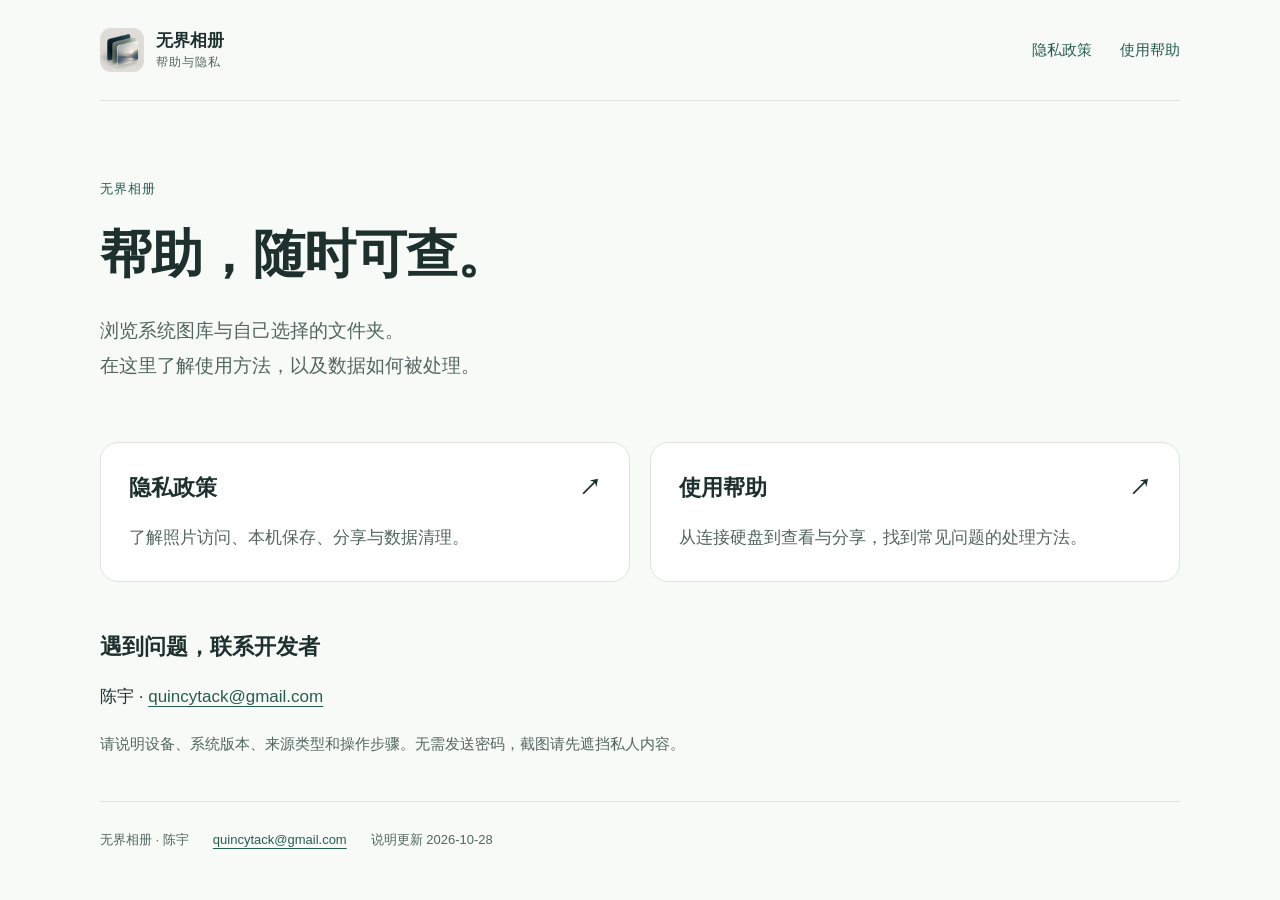
==== index.html @ c0c4c89c "Publish public privacy policy and support pages 做了什么 发布6个公开静态文件：3个HTML页面、样式、品牌图标和.nojekyll。  为什么 提供无" ====
<!doctype html>
<html lang="zh-CN"><head><meta charset="utf-8"><meta name="viewport" content="width=device-width, initial-scale=1">
<meta name="color-scheme" content="light dark"><meta name="description" content="无界相册的使用帮助、隐私政策与开发者联系方式。">
<title>帮助与隐私 · 无界相册</title><link rel="stylesheet" href="style.css"><link rel="icon" href="icon.png"></head>
<body><a class="skip" href="#main">跳到正文</a><header><a class="brand" href="index.html"><img src="icon.png" alt="" width="44" height="44"><span>无界相册<small>帮助与隐私</small></span></a><nav aria-label="主导航"><a href="privacy.html">隐私政策</a><a href="support.html">使用帮助</a></nav></header>
<main id="main"><section class="intro"><p class="eyebrow">无界相册</p><h1>帮助，随时可查。</h1><p class="lede">浏览系统图库与自己选择的文件夹。<br>在这里了解使用方法，以及数据如何被处理。</p></section><div class="entries"><a class="entry" href="privacy.html"><h2>隐私政策 <span aria-hidden="true">↗</span></h2><p>了解照片访问、本机保存、分享与数据清理。</p></a><a class="entry" href="support.html"><h2>使用帮助 <span aria-hidden="true">↗</span></h2><p>从连接硬盘到查看与分享，找到常见问题的处理方法。</p></a></div><section class="contact"><h2>遇到问题，联系开发者</h2><p>陈宇 · <a href="mailto:quincytack@gmail.com">quincytack@gmail.com</a></p><p>请说明设备、系统版本、来源类型和操作步骤。无需发送密码，截图请先遮挡私人内容。</p></section></main><footer><span>无界相册 · 陈宇</span><a href="mailto:quincytack@gmail.com">quincytack@gmail.com</a><span>说明更新 2026-10-28</span></footer></body></html>
---- style.css ----
:root { color-scheme:light dark; --page:#f8faf8; --surface:#fff; --ink:#1d302e; --muted:#536560; --line:#dce4df; --accent:#275d51; }
* { box-sizing:border-box; }
html { scroll-padding-top:24px; }
body { margin:0; background:var(--page); color:var(--ink); font:17px/1.85 -apple-system,BlinkMacSystemFont,"Segoe UI","PingFang SC",sans-serif; }
a { color:var(--accent); text-underline-offset:4px; overflow-wrap:anywhere; }
a:focus-visible { outline:3px solid var(--accent); outline-offset:5px; border-radius:4px; }
header, main, footer { width:min(1080px,calc(100% - 48px)); margin:auto; }
header { display:flex; align-items:center; justify-content:space-between; gap:28px; padding:28px 0; border-bottom:1px solid var(--line); }
.brand { display:flex; align-items:center; gap:12px; color:var(--ink); text-decoration:none; font-weight:650; line-height:1.45; }
.brand img { border-radius:11px; }
.brand small { display:block; color:var(--muted); font-size:12px; font-weight:400; letter-spacing:1px; }
nav { display:flex; gap:28px; font-size:15px; }
nav a { text-decoration:none; }
nav a[aria-current] { text-decoration:underline; text-decoration-thickness:2px; }
h1,h2,p { margin-top:0; }
h1 { font-size:clamp(32px,5vw,52px); line-height:1.3; letter-spacing:-1px; margin-bottom:24px; }
h2 { font-size:22px; line-height:1.5; margin-bottom:18px; }
.intro { padding:76px 0 40px; }
.eyebrow { font-size:13px; color:var(--accent); letter-spacing:1px; margin-bottom:20px; }
.lede { max-width:780px; color:var(--muted); font-size:19px; }
.entries { display:grid; grid-template-columns:1fr 1fr; gap:20px; }
.entry { display:block; padding:28px; background:var(--surface); border:1px solid var(--line); border-radius:18px; text-decoration:none; color:var(--ink); }
.entry h2 { display:flex; justify-content:space-between; }
.entry p { color:var(--muted); margin-bottom:0; }
.entry:hover { border-color:var(--accent); }
.contact { padding:48px 0 28px; max-width:720px; }
.contact p:last-child { color:var(--muted); font-size:15px; }
.document-heading { padding:60px 0 34px; }
.document-heading h1 { margin-bottom:12px; }
.updated { color:var(--muted); font-size:14px; margin-bottom:24px; }
.document-layout { display:grid; grid-template-columns:230px minmax(0,720px); gap:64px; padding-bottom:48px; }
aside { align-self:start; border-top:1px solid var(--line); padding-top:20px; }
aside a { display:block; padding:7px 0; font-size:14px; text-decoration:none; }
article section { margin-bottom:38px; }
article p { margin-bottom:16px; overflow-wrap:anywhere; }
footer { border-top:1px solid var(--line); padding:26px 0 40px; display:flex; flex-wrap:wrap; gap:10px 24px; color:var(--muted); font-size:13px; }
.skip { position:absolute; left:24px; top:-80px; background:var(--surface); padding:8px 16px; z-index:2; }
.skip:focus { top:8px; }
@media (max-width:760px) { .document-layout { display:block; } aside { margin-bottom:36px; display:flex; flex-wrap:wrap; gap:2px 18px; } .entries { grid-template-columns:1fr; } .intro { padding-top:48px; } }
@media (max-width:480px) { header,main,footer { width:calc(100% - 36px); } header { align-items:flex-start; gap:20px; flex-direction:column; } nav { gap:24px; } .document-heading { padding-top:40px; } .lede { font-size:17px; } h2 { font-size:20px; } }
@media (prefers-color-scheme:dark) { :root { --page:#131d1b; --surface:#1c2825; --ink:#e4ebe7; --muted:#b4c5bd; --line:#3b4e46; --accent:#a1d3bf; } }
@media print { aside,nav,.skip { display:none; } body { color:#000; background:#fff; font-size:11pt; } .document-layout { display:block; } header,main,footer { width:100%; } article section { break-inside:avoid; } a { color:inherit; } }
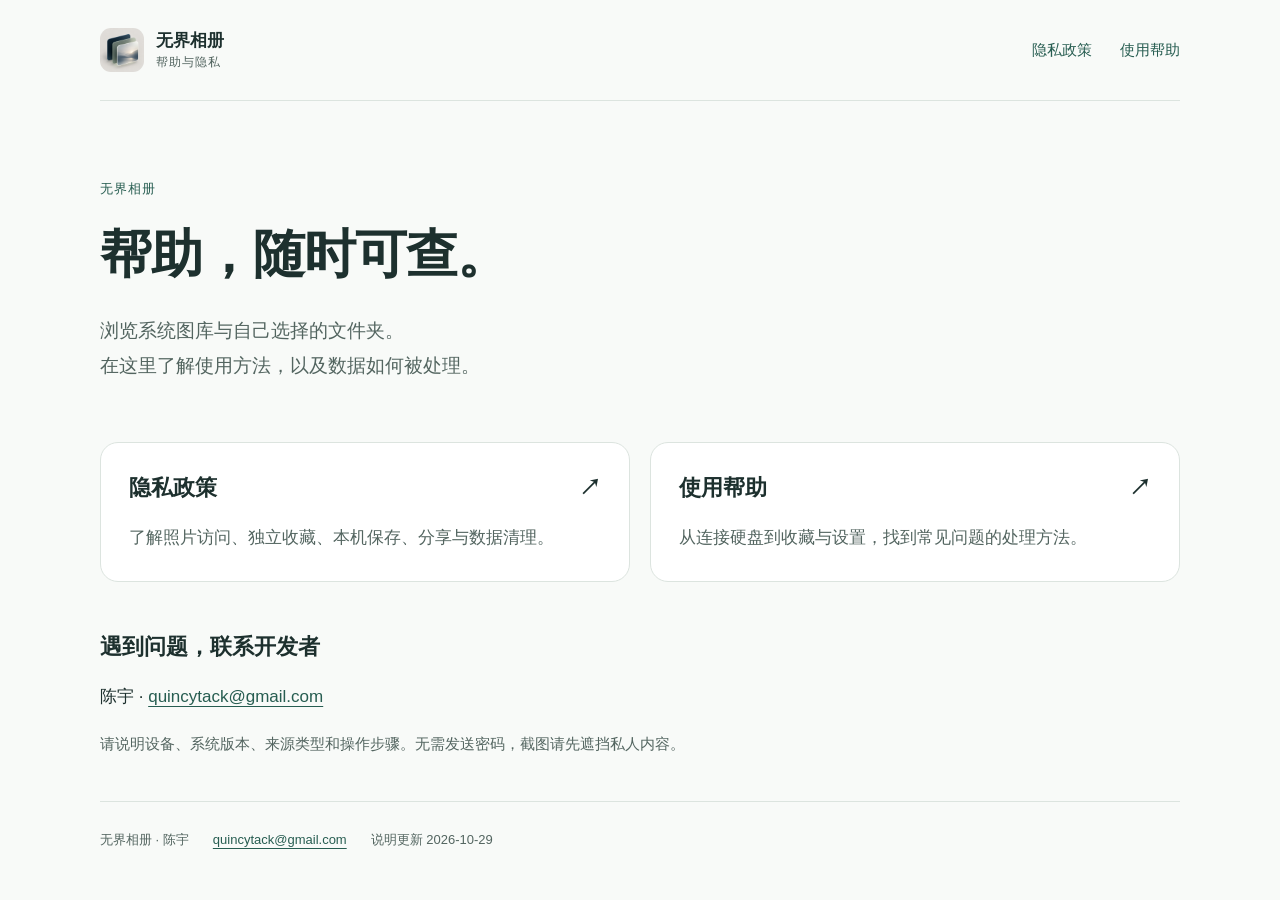
==== commit 699e8db2: "更新至包内 2026-10-29 版：index.html" ====
--- a/index.html
+++ b/index.html
@@ -3,4 +3,5 @@
 <meta name="color-scheme" content="light dark"><meta name="description" content="无界相册的使用帮助、隐私政策与开发者联系方式。">
 <title>帮助与隐私 · 无界相册</title><link rel="stylesheet" href="style.css"><link rel="icon" href="icon.png"></head>
 <body><a class="skip" href="#main">跳到正文</a><header><a class="brand" href="index.html"><img src="icon.png" alt="" width="44" height="44"><span>无界相册<small>帮助与隐私</small></span></a><nav aria-label="主导航"><a href="privacy.html">隐私政策</a><a href="support.html">使用帮助</a></nav></header>
-<main id="main"><section class="intro"><p class="eyebrow">无界相册</p><h1>帮助，随时可查。</h1><p class="lede">浏览系统图库与自己选择的文件夹。<br>在这里了解使用方法，以及数据如何被处理。</p></section><div class="entries"><a class="entry" href="privacy.html"><h2>隐私政策 <span aria-hidden="true">↗</span></h2><p>了解照片访问、本机保存、分享与数据清理。</p></a><a class="entry" href="support.html"><h2>使用帮助 <span aria-hidden="true">↗</span></h2><p>从连接硬盘到查看与分享，找到常见问题的处理方法。</p></a></div><section class="contact"><h2>遇到问题，联系开发者</h2><p>陈宇 · <a href="mailto:quincytack@gmail.com">quincytack@gmail.com</a></p><p>请说明设备、系统版本、来源类型和操作步骤。无需发送密码，截图请先遮挡私人内容。</p></section></main><footer><span>无界相册 · 陈宇</span><a href="mailto:quincytack@gmail.com">quincytack@gmail.com</a><span>说明更新 2026-10-28</span></footer></body></html>+<main id="main"><section class="intro"><p class="eyebrow">无界相册</p><h1>帮助，随时可查。</h1><p class="lede">浏览系统图库与自己选择的文件夹。<br>在这里了解使用方法，以及数据如何被处理。</p></section><div class="entries"><a class="entry" href="privacy.html"><h2>隐私政策 <span aria-hidden="true">↗</span></h2><p>了解照片访问、独立收藏、本机保存、分享与数据清理。</p></a><a class="entry" href="support.html"><h2>使用帮助 <span aria-hidden="true">↗</span></h2><p>从连接硬盘到收藏与设置，找到常见问题的处理方法。</p></a></div><section class="contact"><h2>遇到问题，联系开发者</h2><p>陈宇 · <a href="mailto:quincytack@gmail.com">quincytack@gmail.com</a></p><p>请说明设备、系统版本、来源类型和操作步骤。无需发送密码，截图请先遮挡私人内容。</p></section></main>
+<footer><span>无界相册 · 陈宇</span><a href="mailto:quincytack@gmail.com">quincytack@gmail.com</a><span>说明更新 2026-10-29</span></footer></body></html>
